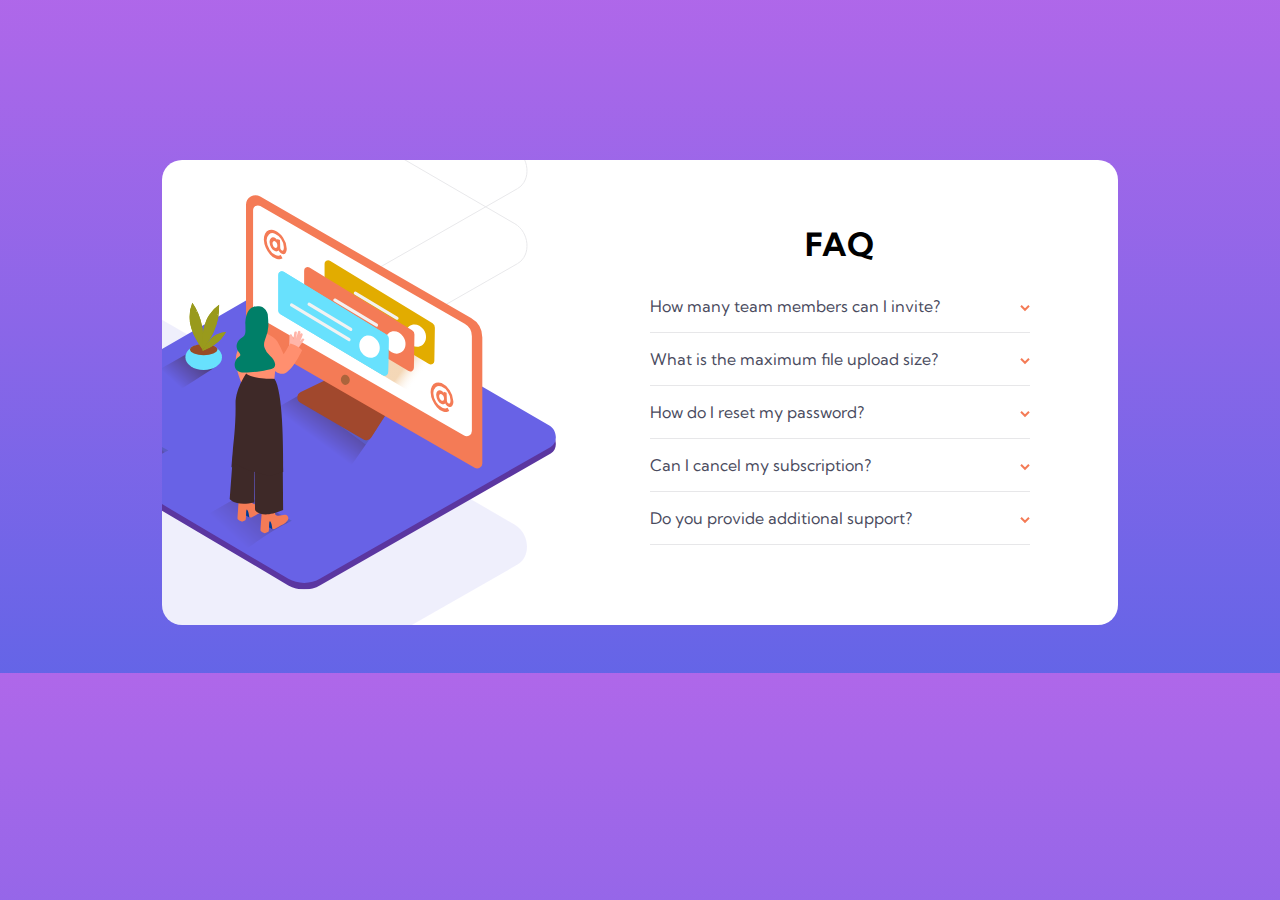
==== docs/index.html @ f91321dd "generate site" ====
<!DOCTYPE html>
<html lang="en">
  <head>
    <meta charset="UTF-8" />
    <meta name="viewport" content="width=device-width, initial-scale=1.0" />
    <!-- displays site properly based on user's device -->

    <link
      rel="icon"
      type="image/png"
      sizes="32x32"
      href="./images/favicon-32x32.png"
    />
    <link rel="stylesheet" href="./bundle.css" />
    <link rel="preconnect" href="https://fonts.googleapis.com" />
    <link rel="preconnect" href="https://fonts.gstatic.com" crossorigin />
    <link
      href="https://fonts.googleapis.com/css2?family=Kumbh+Sans:wght@400;700&display=swap"
      rel="stylesheet"
    />

    <title>Frontend Mentor | FAQ Accordion Card</title>
  </head>
  <body>
    <div class="container-outer">
      <main class="container-inner">
        <figure class="header-image">
          <img
            id="header-foreground"
            src="./images/illustration-woman-online-mobile.svg"
            class="illustration"
          />
          <img
            id="header-background"
            src="./images/bg-pattern-mobile.svg"
            class="illustration"
          />
        </figure>

        <figure class="header-image-lg">
          <img
            id="header-foreground-lg"
            src="./images/illustration-woman-online-desktop.svg"
          />
        </figure>
        <!--<img
            id="header-box"
            src="./images/illustration-box-desktop.svg"
            class="illustration"
          />-->

        <section class="content">
          <h1>FAQ</h1>
          <details>
            <summary>
              <span>How many team members can I invite?</span>
              <figure><img src="./images/icon-arrow-down.svg" /></figure>
            </summary>
            <p>
              You can invite up to 2 additional users on the Free plan. There is
              no limit on team members for the Premium plan.
            </p>
          </details>

          <details>
            <summary>
              <span>What is the maximum file upload size?</span>
              <figure><img src="./images/icon-arrow-down.svg" /></figure>
            </summary>
            <p>
              No more than 2GB. All files in your account must fit your allotted
              storage space.
            </p>
          </details>

          <details>
            <summary>
              <span>How do I reset my password?</span>
              <figure><img src="./images/icon-arrow-down.svg" /></figure>
            </summary>
            <p>
              Click “Forgot password” from the login page or “Change password”
              from your profile page. A reset link will be emailed to you.
            </p>
          </details>

          <details>
            <summary>
              <span>Can I cancel my subscription?</span>
              <figure><img src="./images/icon-arrow-down.svg" /></figure>
            </summary>
            <p>
              Yes! Send us a message and we'll process your request no questions
              asked.
            </p>
          </details>

          <details>
            <summary>
              <span>Do you provide additional support?</span>
              <figure><img src="./images/icon-arrow-down.svg" /></figure>
            </summary>
            <p>
              Chat and email support is available 24/7. Phone lines are open
              during normal business hours.
            </p>
          </details>
        </section>
      </main>
    </div>
  </body>
</html>
---- docs/bundle.css ----
/*           CSS RESET        */
*, *::before, *::after {
  box-sizing: border-box;
}

* {
  margin: 0;
  padding: 0;
}

img, picture, video, canvas, svg {
  display: block;
  max-width: 100%;
}

input, button, textarea, select {
  font: inherit;
}

/*        USER STYLES       */
:root {
  --color-soft-violet: hsl(273, 75%, 66%);
  --color-soft-blue: hsl(240, 73%, 65%);
  --color-darkest-gray-blue: hsl(237, 12%, 33%);
  --color-dark-gray-blue: hsl(240, 6%, 50%);
  --color-light-gray-blue: hsl(240, 5%, 91%);
}

body {
  font-family: 'Kumbh Sans', sans-serif;
  background: rgba(175, 104, 234, 1.0);
  background: linear-gradient(180deg, var(--color-soft-violet), var(--color-soft-blue));
}

details {
  color: var(--color-darkest-gray-blue);
  border-bottom: 1px solid var(--color-light-gray-blue);
  width: 100%;
  padding-block: 1rem;
}

details[open] {
  color: black;
  font-weight: 700;
}

summary {
  list-style: none;
  display: flex;
  align-items: baseline;
  justify-content: space-between;
}

summary figure {
  margin-left: 0.5rem;
}

details[open] summary figure {
  transform: rotate(180deg);
}

details[open] summary {
  margin-bottom: 1rem;
}

details p {
  color: var(--color-dark-gray-blue);
  font-weight: 400;
  font-size: 0.9rem;
}

h1 {
  font-size: 2rem;
  margin-bottom: 1rem;
}

.header-image-lg {
  display: none;
}

.header-image {
  position: relative;
  width: 100%;
  display: flex;
  flex-direction: column;
  align-items: center;
}

#header-foreground {
  position: absolute;
  top: -105%;
}

.container-inner {
  background-color: white;
  display: flex;
  flex-direction: column;
  align-items: center;
  max-width: 420px;
  border-radius: 20px;
}

.container-outer {
  margin-inline: auto;
  padding-inline: 1.5rem;
  display: flex;
  flex-direction: column;
  align-items: center;
  margin-top: 10rem;
  margin-bottom: 3rem;
  min-width: 240px;
}

.content {
  display: flex;
  flex-direction: column;
  align-items: center;
  padding: 2rem 1.5rem 3rem;
}

.illustration {
  width: 75%;
}

@media (min-width: 768px) {
  .header-image-lg {
    display: block;
  }

  #header-foreground-lg {
    position: relative;
    left: -130px;
    top: 0px;
    transform: scale(130%);
  }

  .header-image {
    display: none;
  }

  .container-inner {
    flex-direction: row;
    max-width: 960px;    
    overflow: hidden;
    padding: 2rem 4rem;    
    background-color: white;
    background-image: url("./images/bg-pattern-desktop.svg");
    background-position-x: -600px;
    background-position-y: 60%;
    background-repeat: no-repeat;
  }

  .content {
    width: 60%
  }
}
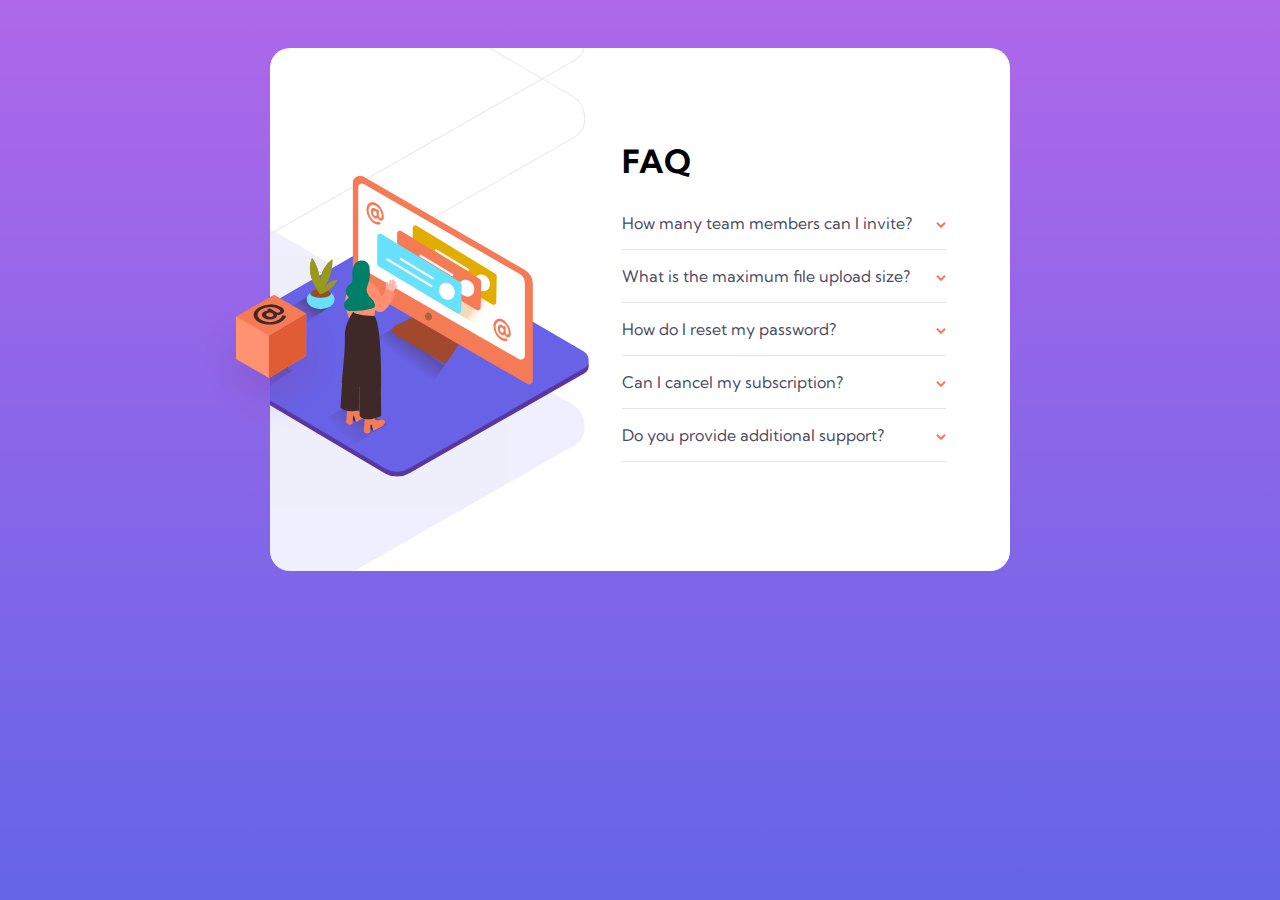
==== commit 487a4c89: "regenerates site" ====
--- a/docs/index.html
+++ b/docs/index.html
@@ -28,11 +28,13 @@
           <img
             id="header-foreground"
             src="./images/illustration-woman-online-mobile.svg"
+            alt=""
             class="illustration"
           />
           <img
             id="header-background"
             src="./images/bg-pattern-mobile.svg"
+            alt=""
             class="illustration"
           />
         </figure>
@@ -41,20 +43,27 @@
           <img
             id="header-foreground-lg"
             src="./images/illustration-woman-online-desktop.svg"
+            alt=""
+          />
+          <img
+            id="header-background-lg"
+            src="./images/bg-pattern-desktop.svg"
+            alt=""
           />
         </figure>
-        <!--<img
-            id="header-box"
-            src="./images/illustration-box-desktop.svg"
-            class="illustration"
-          />-->
+        <img
+          id="header-box"
+          src="./images/illustration-box-desktop.svg"
+          alt=""
+          class="illustration"
+        />
 
         <section class="content">
           <h1>FAQ</h1>
           <details>
             <summary>
               <span>How many team members can I invite?</span>
-              <figure><img src="./images/icon-arrow-down.svg" /></figure>
+              <figure><img src="./images/icon-arrow-down.svg" alt="" /></figure>
             </summary>
             <p>
               You can invite up to 2 additional users on the Free plan. There is
@@ -65,7 +74,7 @@
           <details>
             <summary>
               <span>What is the maximum file upload size?</span>
-              <figure><img src="./images/icon-arrow-down.svg" /></figure>
+              <figure><img src="./images/icon-arrow-down.svg" alt="" /></figure>
             </summary>
             <p>
               No more than 2GB. All files in your account must fit your allotted
@@ -76,7 +85,7 @@
           <details>
             <summary>
               <span>How do I reset my password?</span>
-              <figure><img src="./images/icon-arrow-down.svg" /></figure>
+              <figure><img src="./images/icon-arrow-down.svg" alt="" /></figure>
             </summary>
             <p>
               Click “Forgot password” from the login page or “Change password”
@@ -87,7 +96,7 @@
           <details>
             <summary>
               <span>Can I cancel my subscription?</span>
-              <figure><img src="./images/icon-arrow-down.svg" /></figure>
+              <figure><img src="./images/icon-arrow-down.svg" alt="" /></figure>
             </summary>
             <p>
               Yes! Send us a message and we'll process your request no questions
@@ -98,7 +107,7 @@
           <details>
             <summary>
               <span>Do you provide additional support?</span>
-              <figure><img src="./images/icon-arrow-down.svg" /></figure>
+              <figure><img src="./images/icon-arrow-down.svg" alt="" /></figure>
             </summary>
             <p>
               Chat and email support is available 24/7. Phone lines are open
--- a/docs/bundle.css
+++ b/docs/bundle.css
@@ -30,6 +30,8 @@
   font-family: 'Kumbh Sans', sans-serif;
   background: rgba(175, 104, 234, 1.0);
   background: linear-gradient(180deg, var(--color-soft-violet), var(--color-soft-blue));
+  background-repeat: no-repeat;
+  background-attachment: fixed;
 }
 
 details {
@@ -125,32 +127,52 @@
 @media (min-width: 768px) {
   .header-image-lg {
     display: block;
+    width: 280px;
+    position: relative;
+    transform: scale(1.5) translate(-200px, -160px);
   }
 
   #header-foreground-lg {
     position: relative;
-    left: -130px;
-    top: 0px;
-    transform: scale(130%);
+    top: 300px;
+    left: 150px;
+  }
+
+  #header-background-lg {
+    position: relative;
+    transform: scale(250%) translateX(-20px);
+    z-index: -1;
+  }
+
+  #header-box { /* .container-outer creates the positioning context */
+    position: absolute;
+    width: 150px;
+    top: 245px;
+    left: -50px;
   }
 
   .header-image {
     display: none;
   }
 
+  .container-outer {
+    margin-block: 3rem;
+    position: relative;
+    width: -moz-fit-content;
+    width: fit-content;
+  }
+
   .container-inner {
     flex-direction: row;
+    justify-content: space-between;
     max-width: 960px;    
     overflow: hidden;
-    padding: 2rem 4rem;    
-    background-color: white;
-    background-image: url("./images/bg-pattern-desktop.svg");
-    background-position-x: -600px;
-    background-position-y: 60%;
-    background-repeat: no-repeat;
+    padding: 2rem 4rem;   
   }
 
   .content {
-    width: 60%
+    width: 60%;
+    align-items: start;
+    padding-right: 0;
   }
 }
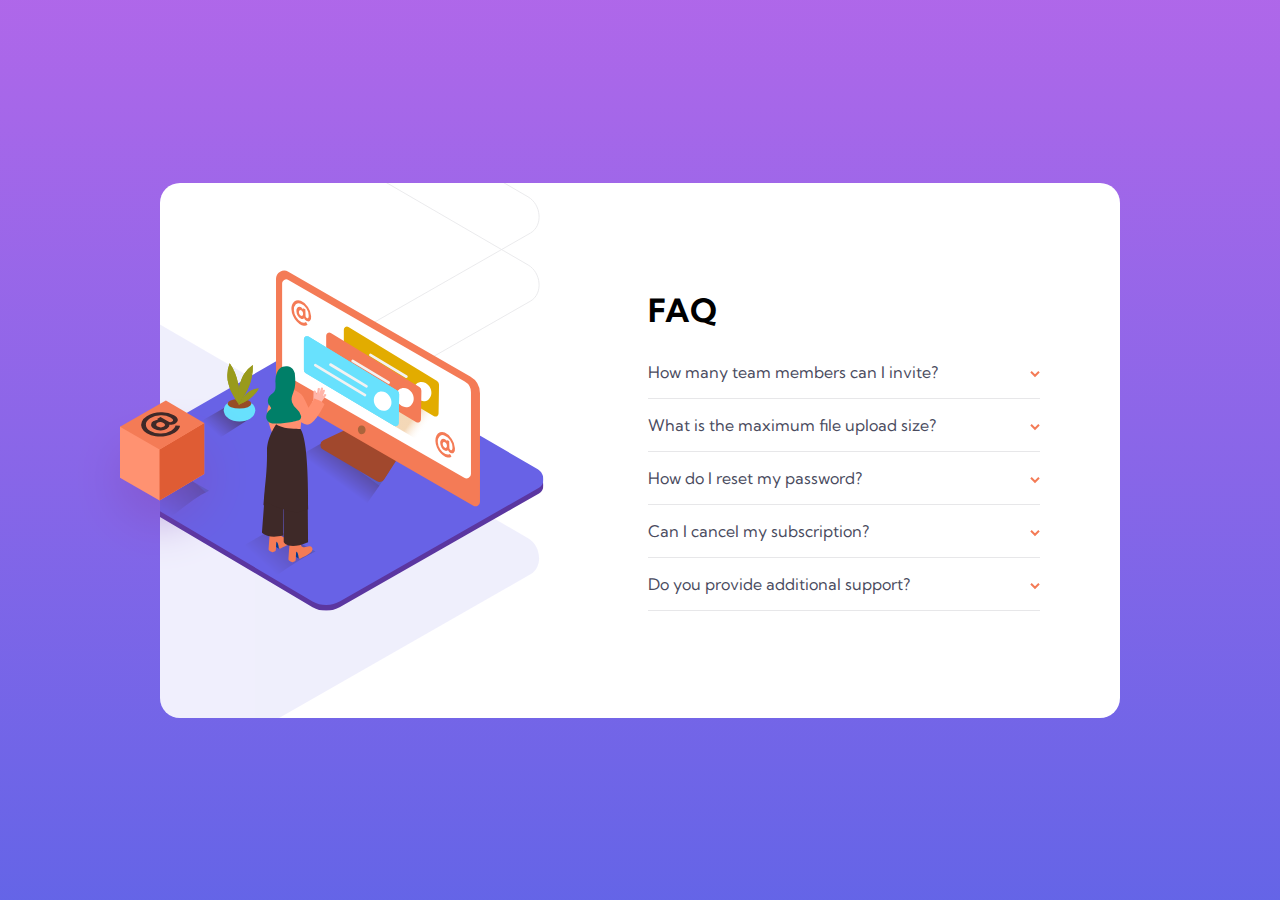
==== commit d3cc81f5: "center vertically" ====
--- a/docs/index.html
+++ b/docs/index.html
@@ -23,99 +23,111 @@
   </head>
   <body>
     <div class="container-outer">
-      <main class="container-inner">
-        <figure class="header-image">
-          <img
-            id="header-foreground"
-            src="./images/illustration-woman-online-mobile.svg"
-            alt=""
-            class="illustration"
-          />
-          <img
-            id="header-background"
-            src="./images/bg-pattern-mobile.svg"
-            alt=""
-            class="illustration"
-          />
-        </figure>
-
-        <figure class="header-image-lg">
-          <img
-            id="header-foreground-lg"
-            src="./images/illustration-woman-online-desktop.svg"
-            alt=""
-          />
-          <img
-            id="header-background-lg"
-            src="./images/bg-pattern-desktop.svg"
-            alt=""
-          />
-        </figure>
+      <div class="container-box-image">
         <img
           id="header-box"
           src="./images/illustration-box-desktop.svg"
           alt=""
           class="illustration"
         />
+        <main class="container-inner">
+          <figure class="header-image">
+            <img
+              id="header-foreground"
+              src="./images/illustration-woman-online-mobile.svg"
+              alt=""
+              class="illustration"
+            />
+            <img
+              id="header-background"
+              src="./images/bg-pattern-mobile.svg"
+              alt=""
+              class="illustration"
+            />
+          </figure>
 
-        <section class="content">
-          <h1>FAQ</h1>
-          <details>
-            <summary>
-              <span>How many team members can I invite?</span>
-              <figure><img src="./images/icon-arrow-down.svg" alt="" /></figure>
-            </summary>
-            <p>
-              You can invite up to 2 additional users on the Free plan. There is
-              no limit on team members for the Premium plan.
-            </p>
-          </details>
+          <figure class="header-image-lg">
+            <img
+              id="header-foreground-lg"
+              src="./images/illustration-woman-online-desktop.svg"
+              alt=""
+            />
+            <img
+              id="header-background-lg"
+              src="./images/bg-pattern-desktop.svg"
+              alt=""
+            />
+          </figure>
 
-          <details>
-            <summary>
-              <span>What is the maximum file upload size?</span>
-              <figure><img src="./images/icon-arrow-down.svg" alt="" /></figure>
-            </summary>
-            <p>
-              No more than 2GB. All files in your account must fit your allotted
-              storage space.
-            </p>
-          </details>
+          <section class="content">
+            <h1>FAQ</h1>
+            <details>
+              <summary>
+                <span>How many team members can I invite?</span>
+                <figure>
+                  <img src="./images/icon-arrow-down.svg" alt="" />
+                </figure>
+              </summary>
+              <p>
+                You can invite up to 2 additional users on the Free plan. There
+                is no limit on team members for the Premium plan.
+              </p>
+            </details>
 
-          <details>
-            <summary>
-              <span>How do I reset my password?</span>
-              <figure><img src="./images/icon-arrow-down.svg" alt="" /></figure>
-            </summary>
-            <p>
-              Click “Forgot password” from the login page or “Change password”
-              from your profile page. A reset link will be emailed to you.
-            </p>
-          </details>
+            <details>
+              <summary>
+                <span>What is the maximum file upload size?</span>
+                <figure>
+                  <img src="./images/icon-arrow-down.svg" alt="" />
+                </figure>
+              </summary>
+              <p>
+                No more than 2GB. All files in your account must fit your
+                allotted storage space.
+              </p>
+            </details>
 
-          <details>
-            <summary>
-              <span>Can I cancel my subscription?</span>
-              <figure><img src="./images/icon-arrow-down.svg" alt="" /></figure>
-            </summary>
-            <p>
-              Yes! Send us a message and we'll process your request no questions
-              asked.
-            </p>
-          </details>
+            <details>
+              <summary>
+                <span>How do I reset my password?</span>
+                <figure>
+                  <img src="./images/icon-arrow-down.svg" alt="" />
+                </figure>
+              </summary>
+              <p>
+                Click “Forgot password” from the login page or “Change password”
+                from your profile page. A reset link will be emailed to you.
+              </p>
+            </details>
 
-          <details>
-            <summary>
-              <span>Do you provide additional support?</span>
-              <figure><img src="./images/icon-arrow-down.svg" alt="" /></figure>
-            </summary>
-            <p>
-              Chat and email support is available 24/7. Phone lines are open
-              during normal business hours.
-            </p>
-          </details>
-        </section>
-      </main>
+            <details>
+              <summary>
+                <span>Can I cancel my subscription?</span>
+                <figure>
+                  <img src="./images/icon-arrow-down.svg" alt="" />
+                </figure>
+              </summary>
+              <p>
+                Yes! Send us a message and we'll process your request no
+                questions asked.
+              </p>
+            </details>
+
+            <details>
+              <summary>
+                <span>Do you provide additional support?</span>
+                <figure>
+                  <img src="./images/icon-arrow-down.svg" alt="" />
+                </figure>
+              </summary>
+              <p>
+                Chat and email support is available 24/7. Phone lines are open
+                during normal business hours.
+              </p>
+            </details>
+          </section>
+        </main>
+      </div>
     </div>
   </body>
 </html>
--- a/docs/bundle.css
+++ b/docs/bundle.css
@@ -124,31 +124,38 @@
   width: 75%;
 }
 
+#header-box { /* .container-outer creates the positioning context */
+  display: none;
+}
+
 @media (min-width: 768px) {
   .header-image-lg {
+    width: 45%;
+    max-height: 535px;
+    overflow: hidden;
     display: block;
-    width: 280px;
     position: relative;
-    transform: scale(1.5) translate(-200px, -160px);
   }
 
   #header-foreground-lg {
     position: relative;
-    top: 300px;
-    left: 150px;
+    transform: scale(110%) translate(-10%, 30%);
+    z-index: 1;
   }
 
   #header-background-lg {
     position: relative;
-    transform: scale(250%) translateX(-20px);
-    z-index: -1;
+    transform: scale(215%) translate(-30%, -37%);
   }
 
   #header-box { /* .container-outer creates the positioning context */
+    display: block;
     position: absolute;
+    z-index: 2;
+    top: 43%;
+    left: -73px;
+    transform: scale(1.2);
     width: 150px;
-    top: 245px;
-    left: -50px;
   }
 
   .header-image {
@@ -156,10 +163,16 @@
   }
 
   .container-outer {
-    margin-block: 3rem;
+    display: grid;
+    width: 100%;
+    height: 100svh;
+    margin: 0;
+  }
+
+  .container-box-image {
     position: relative;
-    width: -moz-fit-content;
-    width: fit-content;
+    align-self: center;
+    justify-self: center;
   }
 
   .container-inner {
@@ -167,12 +180,11 @@
     justify-content: space-between;
     max-width: 960px;    
     overflow: hidden;
-    padding: 2rem 4rem;   
   }
 
   .content {
     width: 60%;
     align-items: start;
-    padding-right: 0;
+    padding: clamp(1rem, 1rem + 5vw, 5rem);
   }
 }
